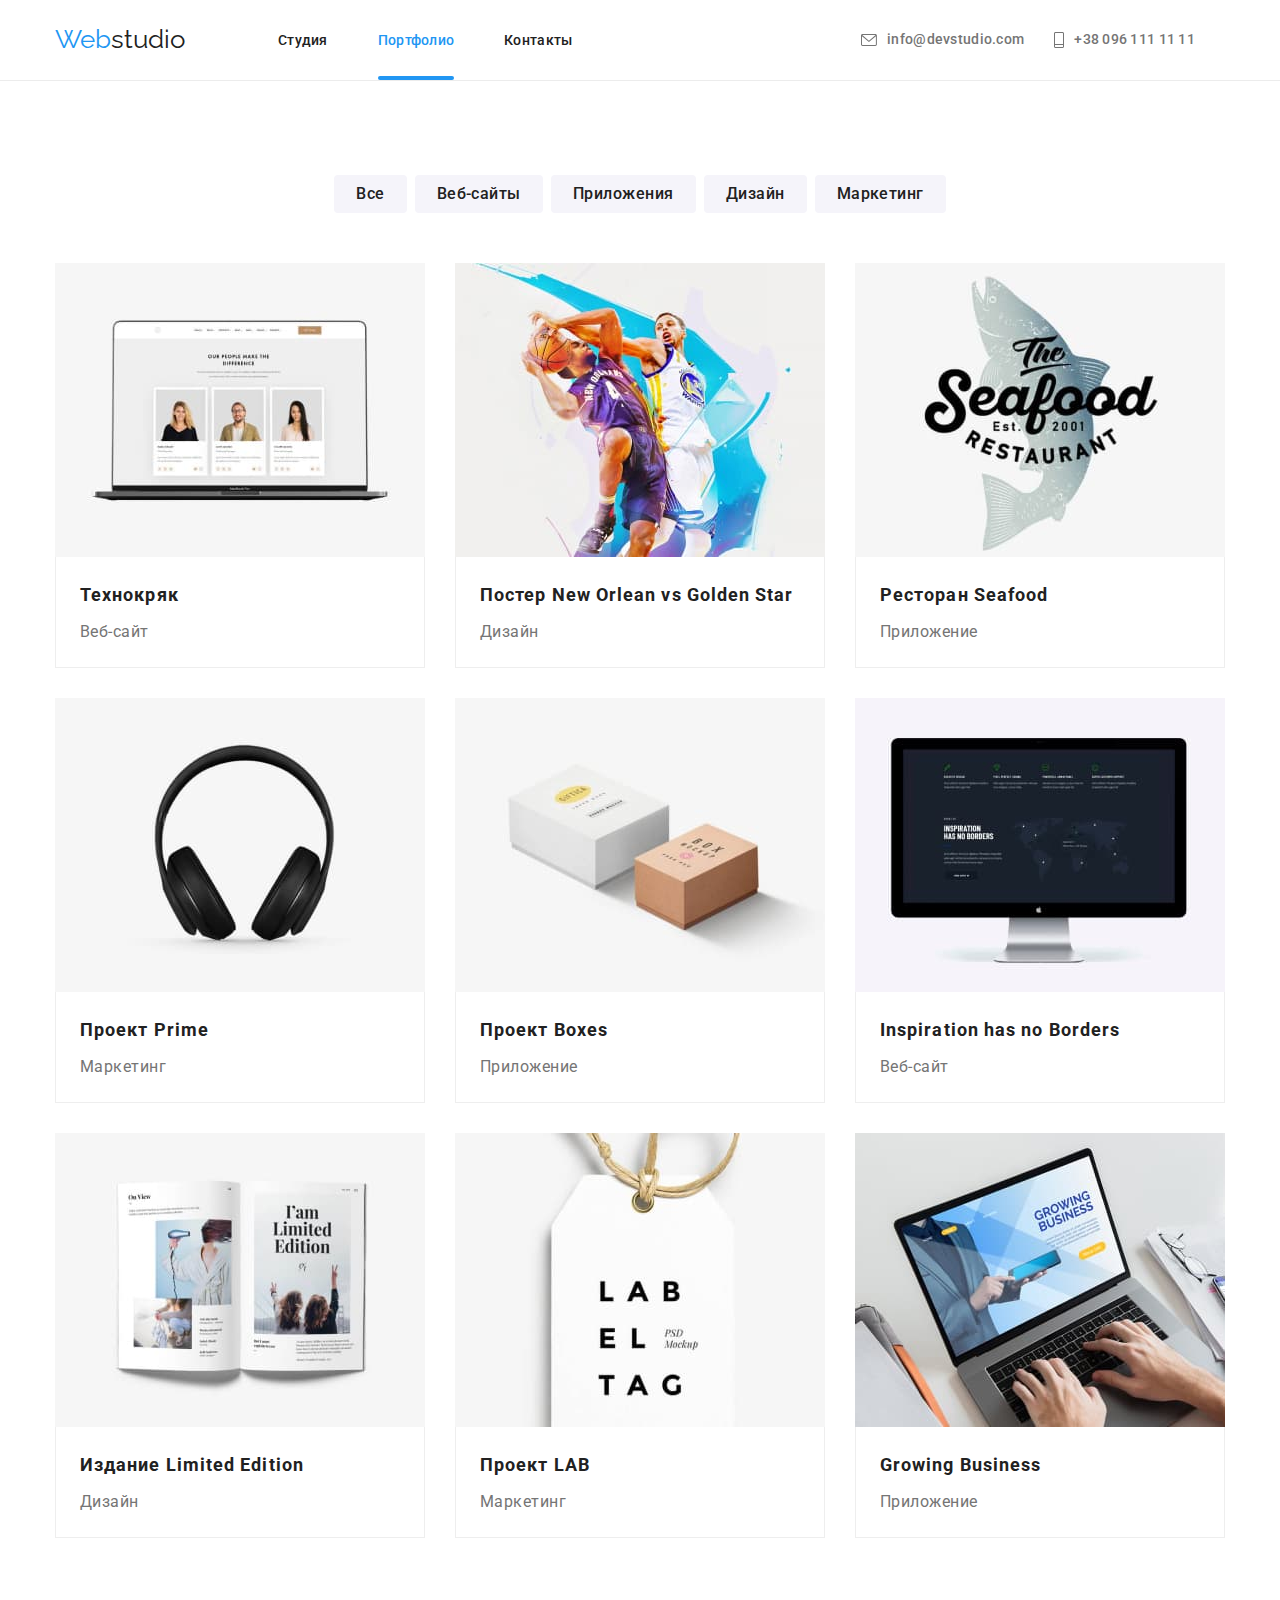
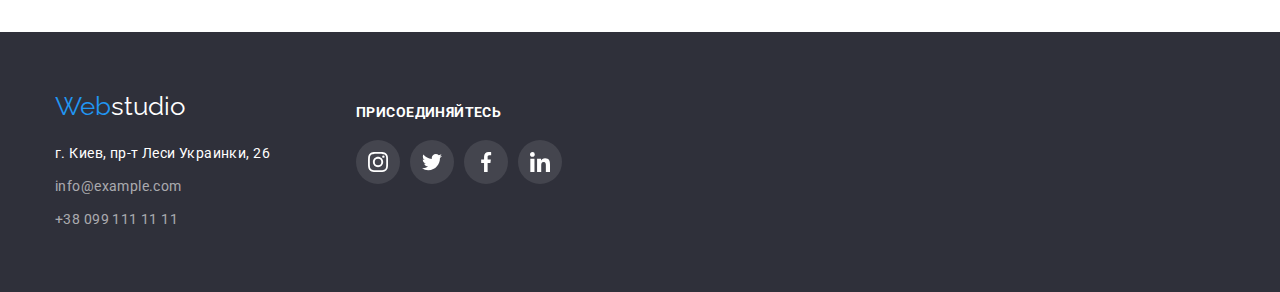
==== portfolio.html @ a96bb488 "Изначальные файлы" ====
<!DOCTYPE html>
<html lang="ru">
  <!-- Ветка для учителя -->

  <head>
    <meta charset="UTF-8" />
    <meta name="viewport" content="width=device-width, initial-scale=1.0" />
    <title>Портфолио</title>
    <!-- <link
      rel="stylesheet"
      href="https://cdnjs.cloudflare.com/ajax/libs/modern-normalize/1.0.0/modern-normalize.min.css"
    /> -->
    <link rel="preconnect" href="https://fonts.gstatic.com" />
    <link
      href="https://fonts.googleapis.com/css2?family=Raleway:wght@700&family=Roboto:wght@400;500;700;900&display=swap"
      rel="stylesheet"
    />
    <link rel="stylesheet" href="./CSS/normalize.css" />
    <link rel="stylesheet" href="./CSS/style.css" />
  </head>

  <body>
    <!-- Шапка сайта -->
    <header class="header">
      <div class="container flex header-center">
        <nav class="nav-flex">
          <a lang="en" href="./index.html" class="logo link"
            ><span class="web">Web</span>studio</a
          >
          <ul class="site-nav list">
            <li class="space">
              <a href="./index.html" class="link">Студия</a>
            </li>
            <li class="space">
              <a href="./portfolio.html" class="link current link-push-line"
                >Портфолио</a
              >
            </li>
            <li class="space">
              <a href="" class="link">Контакты</a>
            </li>
          </ul>
        </nav>

        <ul class="contacts list">
          <li>
            <a href="mailto:info@devstudio.com" class="link"
              ><svg class="icon-contacts" width="16" height="12">
                <use href="./images/svg/sprite.svg#icon-envelope"></use>
              </svg>
              info@devstudio.com</a
            >
          </li>
          <li>
            <a href="tel:+380961111111" class="link"
              ><svg class="icon-contacts" width="10" height="16">
                <use href="./images/svg/sprite.svg#icon-phone"></use>
              </svg>
              +38 096 111 11 11</a
            >
          </li>
        </ul>
      </div>
    </header>
    <!-- Основной контент -->
    <main>
      <section class="gallery container section-padding">
        <h1 hidden>Галерея работ</h1>
        <ul class="list flex-button">
          <li class="space-button">
            <button type="button" class="button">Все</button>
          </li>
          <li class="space-button">
            <button type="button" class="button">Веб-сайты</button>
          </li>
          <li class="space-button">
            <button type="button" class="button">Приложения</button>
          </li>
          <li class="space-button">
            <button type="button" class="button">Дизайн</button>
          </li>
          <li class="space-button">
            <button type="button" class="button">Маркетинг</button>
          </li>
        </ul>
        <ul class="list flex-gallery wrap">
          <li class="gallery-back">
            <div class="main-img-gallery">
              <img
                class="img-gallery"
                src="./images/gallery/technoduck.jpg"
                alt="Презентация сайта компании Технокряк"
                width="370"
                height="294"
              />
              <div class="overlay-gallery">
                Технокряк это современная площадка распространения коронавируса.
                Компании используют эту платформу для цифрового шпионажа и атак
                на защищённые сервера конкурентов.
              </div>
            </div>
            <div class="bordering">
              <h2 class="heading-gallery">Технокряк</h2>
              <p class="desc">Веб-сайт</p>
            </div>
          </li>
          <li class="gallery-back">
            <div class="main-img-gallery">
              <img
                class="img-gallery"
                src="./images/gallery/poster-neworleans.jpg"
                alt="Дизайн постера для баскетбольного матча команд Нового Орлеана и Золотых Звёзд"
                width="370"
                height="294"
              />
              <div class="overlay-gallery">
                Технокряк это современная площадка распространения коронавируса.
                Компании используют эту платформу для цифрового шпионажа и атак
                на защищённые сервера конкурентов.
              </div>
            </div>
            <div class="bordering">
              <h2 class="heading-gallery">
                Постер <span lang="en">New Orlean vs Golden Star</span>
              </h2>
              <p class="desc">Дизайн</p>
            </div>
          </li>
          <li class="gallery-back">
            <div class="main-img-gallery">
              <img
                class="img-gallery"
                src="./images/gallery/rest-seafood.jpg"
                alt="Дизайн приложения для рыбного ресторана"
                width="370"
                height="294"
              />
              <div class="overlay-gallery">
                Технокряк это современная площадка распространения коронавируса.
                Компании используют эту платформу для цифрового шпионажа и атак
                на защищённые сервера конкурентов.
              </div>
            </div>
            <div class="bordering">
              <h2 class="heading-gallery" lang="en">
                Ресторан <span lang="en">Seafood</span>
              </h2>
              <p class="desc">Приложение</p>
            </div>
          </li>

          <li class="gallery-back">
            <div class="main-img-gallery">
              <img
                class="img-gallery"
                src="./images/gallery/headphones.jpg"
                alt="Презентация маркетинг-проекта с наушниками"
                width="370"
                height="294"
              />
              <div class="overlay-gallery">
                Технокряк это современная площадка распространения коронавируса.
                Компании используют эту платформу для цифрового шпионажа и атак
                на защищённые сервера конкурентов.
              </div>
            </div>
            <div class="bordering">
              <h2 class="heading-gallery">
                Проект <span lang="en">Prime</span>
              </h2>
              <p class="desc">Маркетинг</p>
            </div>
          </li>
          <li class="gallery-back">
            <div class="main-img-gallery">
              <img
                class="img-gallery"
                src="./images/gallery/boxes.jpg"
                alt="Дизайн приложения проекта Коробки"
                width="370"
                height="294"
              />
              <div class="overlay-gallery">
                Технокряк это современная площадка распространения коронавируса.
                Компании используют эту платформу для цифрового шпионажа и атак
                на защищённые сервера конкурентов.
              </div>
            </div>
            <div class="bordering">
              <h2 class="heading-gallery">
                Проект <span lang="en">Boxes</span>
              </h2>
              <p class="desc">Приложение</p>
            </div>
          </li>
          <li class="gallery-back">
            <div class="main-img-gallery">
              <img
                class="img-gallery"
                class="img-gallery"
                src="./images/gallery/web-inspiration.jpg"
                alt="Презентация веб-сайта Вдохновение не имеет границ"
                width="370"
                height="294"
              />
              <div class="overlay-gallery">
                Технокряк это современная площадка распространения коронавируса.
                Компании используют эту платформу для цифрового шпионажа и атак
                на защищённые сервера конкурентов.
              </div>
            </div>
            <div class="bordering">
              <h2 class="heading-gallery" lang="en">
                Inspiration has no Borders
              </h2>
              <p class="desc">Веб-сайт</p>
            </div>
          </li>

          <li class="gallery-back">
            <div class="main-img-gallery">
              <img
                class="img-gallery"
                src="./images/gallery/book.jpg"
                alt="Дизайн издания Лимитед Едишн"
                width="370"
                height="294"
              />
              <div class="overlay-gallery">
                Технокряк это современная площадка распространения коронавируса.
                Компании используют эту платформу для цифрового шпионажа и атак
                на защищённые сервера конкурентов.
              </div>
            </div>
            <div class="bordering">
              <h2 class="heading-gallery">
                Издание <span lang="en">Limited Edition</span>
              </h2>
              <p class="desc">Дизайн</p>
            </div>
          </li>
          <li class="gallery-back">
            <div class="main-img-gallery">
              <img
                class="img-gallery"
                src="./images/gallery/label-lab.jpg"
                alt="Презентация маркетинг-проекта на бирке Лаб"
                width="370"
                height="294"
              />
              <div class="overlay-gallery">
                Технокряк это современная площадка распространения коронавируса.
                Компании используют эту платформу для цифрового шпионажа и атак
                на защищённые сервера конкурентов.
              </div>
            </div>
            <div class="bordering">
              <h2 class="heading-gallery">Проект <span lang="en">LAB</span></h2>
              <p class="desc">Маркетинг</p>
            </div>
          </li>
          <li class="gallery-back">
            <div class="main-img-gallery">
              <img
                class="img-gallery"
                src="./images/gallery/hand-app.jpg"
                alt="Презентация приложения"
                width="370"
                height="294"
              />
              <div class="overlay-gallery">
                Технокряк это современная площадка распространения коронавируса.
                Компании используют эту платформу для цифрового шпионажа и атак
                на защищённые сервера конкурентов.
              </div>
            </div>
            <div class="bordering">
              <h2 class="heading-gallery" lang="en">Growing Business</h2>
              <p class="desc">Приложение</p>
            </div>
          </li>
        </ul>
      </section>
    </main>
    <!-- Подвал -->
    <footer class="footer">
      <div class="container footer-flex">
        <div>
          <a lang="en" href="./index.html" class="logo link"
            ><span class="web">Web</span>studio</a
          >
          <address class="address">
            г. Киев, пр-т Леси Украинки, 26
            <a href="mailto:info@example.com" class="link">info@example.com</a>
            <a href="tel:+380991111111" class="link">+38 099 111 11 11</a>
          </address>
        </div>
        <div class="footer-margin">
          <p class="footer-p">присоединяйтесь</p>
          <ul class="flex list">
            <li class="footer-space-icon">
              <a class="icon-footer-list" href="" alt="Иконка Инстаграм">
                <svg class="icon-social">
                  <use href="./images/svg/sprite.svg#icon-instagram"></use>
                </svg>
              </a>
            </li>
            <li class="footer-space-icon">
              <a class="icon-footer-list" href="" alt="Иконка Твиттер">
                <svg class="icon-social">
                  <use href="./images/svg/sprite.svg#icon-twitter"></use>
                </svg>
              </a>
            </li>
            <li class="footer-space-icon">
              <a class="icon-footer-list" href="" alt="Иконка Фейсбук">
                <svg class="icon-social">
                  <use href="./images/svg/sprite.svg#icon-facebook"></use>
                </svg>
              </a>
            </li>
            <li class="footer-space-icon">
              <a class="icon-footer-list" href="" alt="Иконка Линкедин">
                <svg class="icon-social">
                  <use href="./images/svg/sprite.svg#icon-linkedin"></use>
                </svg>
              </a>
            </li>
          </ul>
        </div>
      </div>
    </footer>
  </body>
</html>
---- CSS/style.css ----
/* цвет текста
черный основной #212121
белый #FFFFFF
бледносерый добавочный #757575 
акцентный голубой для текста и оформления #2196F3 
цвета баннера и футера #2F303A
для кнопок и секции светло серый #F5F4FA */
/* нормалайз не дает нужного эффеккта по этому использую это html {
  box-sizing: border-box;
}
*,
*::before,
*::after {
  box-sizing: inherit;
} */

/* About all document */
html {
  box-sizing: border-box;
}
* {
  box-sizing: inherit;
  padding-inline-start: 0px;
}

:root {
  --accent-color: #2196f3;
  --main-color: #212121;
  --second-color: #757575;
  --clean-color: #ffffff;
  --dark-background: #2f303a;
  --light-background: #f5f4fa;
  --border-header: #ececec;
  --border-gallery: #eeeeee;
  --footer-link: rgba(255, 255, 255, 0.6);
  --drop-shadow: drop-shadow(0px 4px 4px rgba(0, 0, 0, 0.25));
  --icon-gray: #afb1b8;
  --ourteam-shadow: 0px 1px 3px rgba(0, 0, 0, 0.12),
    0px 1px 1px rgba(0, 0, 0, 0.14), 0px 2px 1px rgba(0, 0, 0, 0.2);
  --footer-icons: rgba(255, 255, 255, 0.1);
  --modal-shadow: 0px 1px 3px rgba(0, 0, 0, 0.12),
    0px 1px 1px rgba(0, 0, 0, 0.14), 0px 2px 1px rgba(0, 0, 0, 0.2);
  --modal-back: rgba(0, 0, 0, 0.2);
  --whatwedo-overlay: rgba(47, 48, 58, 0.8);
  --gallery-overlay: rgba(33, 150, 243, 0.9);

  --timing-function: cubic-bezier(0.4, 0, 0.2, 1);
  --time-duration: 250ms;
}

body {
  background-color: var(--clean-color);
  color: var(--main-color);
  font-family: 'Roboto', sans-serif;
  font-style: normal;
  font-weight: normal;
}

/* ширина общего контента */
.container {
  margin-left: auto;
  margin-right: auto;
  width: 1200px;
  padding-left: 15px;
  padding-right: 15px;
}
.flex {
  display: flex;
  justify-content: space-between;
}

.wrap {
  flex-wrap: wrap;
}
.web {
  color: var(--accent-color);
}

.list {
  list-style: none;
  margin: 0px;
}

/* Header */
.header {
  padding: 25px 0px;
  border-bottom: 1px solid var(--border-header);
}

.header-center {
  align-items: center;
}

.logo {
  color: var(--main-color);
  font-family: 'Raleway', sans-serif;
  font-size: 26px;
}

.contacts .link,
.contacts .link:visited {
  color: var(--second-color);
  font-weight: 500;
  font-size: 14px;
  line-height: 1.14;
  letter-spacing: 0.02em;
  margin-right: 30px;
  display: flex;
  align-items: center;
  /* 
  transition-property: color;
  transition-duration: 250ms;
  transition-timing-function: var(--timing-function); */
  transition: color var(--time-duration) var(--timing-function);
}
.contacts:last-child {
  margin-right: 0;
}
.icon-contacts {
  margin-right: 10px;
}

.space:not(:last-child) {
  margin-right: 50px;
}

.contacts {
  display: flex;
}

.nav-flex {
  display: flex;
  align-items: center;
}

.site-nav {
  margin-left: 93px;
  display: flex;
}

.site-nav .link,
.site-nav .link:visited {
  color: var(--main-color);
  font-weight: 500;
  font-size: 14px;
  line-height: 1.14;
  letter-spacing: 0.02em;

  /* transition-property: color;
  transition-duration: 250ms;
  transition-timing-function: var(--timing-function); */
  transition: color var(--time-duration) var(--timing-function);
}

.site-nav .link:hover,
.site-nav .link:focus,
.contacts .link:hover,
.contacts .link:focus {
  color: var(--accent-color);
}

.site-nav .link.current {
  color: var(--accent-color);
}

/* link hover line */
.link-push-line {
  position: relative;
}

.link-push-line::before {
  content: '';
  position: absolute;
  bottom: -32px;
  width: 100%;
  height: 4px;
  background-color: var(--accent-color);
  border-radius: 2px;
}

/* section banner */
.tagline {
  font-weight: 900;
  font-size: 44px;
  line-height: 1.36;
  text-align: center;
  letter-spacing: 0.06em;
  text-transform: uppercase;
  color: var(--clean-color);
  width: 696px;
  margin: 0 auto;
}

.banner-center {
  text-align: center;
}

.banner {
  padding: 200px 0px;
  background-color: var(--dark-background);
  background-image: linear-gradient(
      to top,
      rgba(47, 48, 58, 0.4),
      rgba(47, 48, 58, 0.4)
    ),
    url(../images/bg-our-office.jpg);
  background-size: cover;
}

.order {
  color: var(--clean-color);
  background-color: var(--accent-color);
  font-weight: bold;
  font-size: 16px;
  line-height: 1.87;
  text-align: center;
  letter-spacing: 0.06em;
  display: inline-block;
  border-radius: 4px;
  padding: 10px 32px;
  margin-top: 30px;
  box-shadow: var(--drop-shadow);
}

/* most sections */
.section-padding {
  padding: 94px 15px;
}

/* section our advantages */
.advantages .advantages-about {
  font-weight: bold;
  font-size: 14px;
  line-height: 1.14;
  letter-spacing: 0.03em;
  text-transform: uppercase;
  margin: 0px 0px 10px 0px;
}

.advantages .desc {
  font-size: 14px;
  line-height: 1.71;
  letter-spacing: 0.03em;
  margin: 0px;
}

.flex-advantages {
  width: 270px;
}

.advantages-div {
  display: flex;
  background-color: var(--light-background);
  height: 120px;
  margin-bottom: 30px;
  align-items: center;
  justify-content: center;
}
.advantages-svg {
  width: 70px;
  height: 70px;
}
/* section what we do */
.section-whatwedo {
  padding-bottom: 94px;
}
.whatwedo-list {
  position: relative;
}
.whatwedo-name {
  position: absolute;
  bottom: 0;
  width: 100%;

  font-weight: bold;
  font-size: 14px;
  line-height: 1.14;
  letter-spacing: 0.03em;

  text-align: center;
  text-transform: uppercase;
  color: var(--clean-color);
  background: var(--whatwedo-overlay);
  padding-top: 27px;
  padding-bottom: 27px;
}
/* section our team */
.ourteam {
  background-color: var(--light-background);
}

.ourteam .heading-team {
  font-weight: 500;
  font-size: 16px;
  line-height: 1.19;
  text-align: center;
  letter-spacing: 0.03em;
  margin: 30px 0px 10px 0px;
}

.ourteam .desc {
  font-size: 16px;
  line-height: 1.19;
  text-align: center;
  letter-spacing: 0.03em;
  margin: 0px 0px 16px 0px;
}

.ourteam-back,
.ourteam-back:visited {
  background-color: var(--clean-color);
  width: 270px;
  /* в макете стоит три тени - это немного странно - они действуют одновременно?зачем так? */
  box-shadow: var(--ourteam-shadow);
  border-radius: 0px 0px 4px 4px;
  cursor: pointer;

  /* transition-property: filter;
  transition-duration: 250ms;
  transition-timing-function: var(--timing-function); */
  transition: filter var(--time-duration) var(--timing-function);
}

.ourteam-back:hover,
.ourteam-back:focus {
  filter: var(--drop-shadow);
}

.icon-ul {
  padding: 0 32px 30px 32px;
}

.icon-social-list,
.icon-social-list:visited {
  width: 44px;
  height: 44px;
  display: flex;
  justify-content: center;
  align-items: center;
  fill: var(--icon-gray);
  border-radius: 50%;

  /* transition-property: background-color, fill;
  transition-duration: 250ms;
  transition-timing-function: var(--timing-function); */
  transition: background-color var(--time-duration) var(--timing-function),
    fill var(--time-duration) var(--timing-function);
}
.icon-social-list:hover,
.icon-social-list:focus {
  border-radius: 50%;
  background-color: var(--accent-color);
  fill: var(--clean-color);
}
.icon-social {
  width: 20px;
  height: 20px;
}
/* other */
.heading {
  font-weight: bold;
  font-size: 36px;
  line-height: 1.17;
  text-align: center;
  letter-spacing: 0.03em;
  margin: 0px 0px 50px 0px;
}

.desc {
  color: var(--second-color);
}

.link {
  text-decoration: none;
}

/* section gallery */
.gallery {
  padding-bottom: 64px;
}
.flex-gallery {
  display: flex;
}
.gallery .heading-gallery {
  font-weight: bold;
  font-size: 18px;
  line-height: 2;
  letter-spacing: 0.06em;
  padding: 20px 24px 4px 24px;
  margin: 0px;
}

.gallery .desc {
  font-size: 16px;
  line-height: 1.88;
  letter-spacing: 0.03em;
  padding: 0px 24px;
  padding-bottom: 20px;
  margin: 0px;
}

.gallery-back,
.gallery-back:visited {
  width: 370px;
  margin-bottom: 30px;
  margin-right: 30px;
  cursor: pointer;

  /* transition-property: background-color, filter;
  transition-duration: 250ms;
  transition-timing-function: var(--timing-function); */
  transition: background-color var(--time-duration) var(--timing-function),
    filter var(--time-duration) var(--timing-function);
}

.gallery-back:hover,
.gallery-back:focus {
  background-color: var(--clean-color);
  filter: var(--drop-shadow);
}
.gallery-back:nth-child(3n) {
  margin-right: 0px;
}
.bordering {
  border-bottom: 1px solid var(--border-gallery);
  border-right: 1px solid var(--border-gallery);
  border-left: 1px solid var(--border-gallery);
}
.img-gallery {
  display: block;
}
/* gallery overlay */
.main-img-gallery {
  position: relative;
  overflow: hidden;
}
/* .overlay-gallery {
  position: absolute;
  top: 0;
  left: 0;

  width: 100%;
  height: 100%;
  padding: 63px 24px;

  font-size: 18px;
  line-height: 1.56;
  letter-spacing: 0.03em;
  color: var(--clean-color);
  background-color: var(--gallery-overlay);

  transform: translateY(100%);
  transition: transform var(--time-duration) var(--timing-function);
}
.main-img-gallery:hover .overlay-gallery {
  transform: translateY(0px);
} */
.overlay-gallery {
  position: absolute;
  width: 100%;
  height: 100%;
  padding: 63px 24px;
  bottom: -100%;
  /* зачем использовать боттом, если и без него так же работает? в чем его функция? */
  font-size: 18px;
  line-height: 1.56;
  letter-spacing: 0.03em;
  color: var(--clean-color);
  background-color: var(--gallery-overlay);

  transition: transform var(--time-duration) var(--timing-function);
}
.main-img-gallery:hover .overlay-gallery {
  transform: translateY(-100%);
}
/* buttons */
.button {
  color: var(--main-color);
  background-color: var(--light-background);
  font-weight: 500;
  font-size: 16px;
  line-height: 1.62;
  text-align: center;
  letter-spacing: 0.03em;

  display: inline-block;
  padding: 6px 22px;
  border-radius: 4px;
  border: none;
  margin-bottom: 50px;
  cursor: pointer;
  outline: none;

  /* transition-property: color, background-color, filter;
  transition-duration: 250ms;
  transition-timing-function: var(--timing-function); */
  transition: color var(--time-duration) var(--timing-function),
    background-color var(--time-duration) var(--timing-function),
    filter var(--time-duration) var(--timing-function);
}

.button:hover,
.button:focus {
  color: var(--clean-color);
  background-color: var(--accent-color);
  filter: var(--drop-shadow);
}

.flex-button {
  display: flex;
  justify-content: center;
}

.space-button:not(:last-child) {
  margin-right: 8px;
}
/* section our clients */
.logo-container,
.logo-container:visited {
  display: flex;
  align-items: center;
  justify-content: center;
  width: 170px;
  height: 90px;
  border: 1px solid var(--icon-gray);
  border-radius: 4px;
  fill: var(--icon-gray);

  /* transition-property: fill, border-color;
  transition-duration: 250ms;
  transition-timing-function: var(--timing-function); */
  transition: fill var(--time-duration) var(--timing-function),
    border-color var(--time-duration) var(--timing-function);
}
.logo-container:hover,
.logo-container:focus {
  fill: var(--accent-color);
  border-color: var(--accent-color);
}
/* footer */
.footer {
  background-color: var(--dark-background);
  padding: 60px 0px;
}

.footer .link {
  color: var(--clean-color);
}

.address {
  color: var(--clean-color);
  font-style: normal;
  font-weight: normal;
  font-size: 14px;
  line-height: 1.71;
  letter-spacing: 0.03em;
  width: 231px;
  margin-top: 20px;
}

.address .link,
.address .link:visited {
  color: var(--footer-link);
  display: inline-block;
  margin-top: 9px;
}
.icon-footer-list,
.icon-footer-list:visited {
  width: 44px;
  height: 44px;
  display: flex;
  justify-content: center;
  align-items: center;
  fill: var(--clean-color);
  background-color: var(--footer-icons);
  border-radius: 50%;

  /* transition-property: background-color;
  transition-duration: 250ms;
  transition-timing-function: var(--timing-function); */
  transition: background-color var(--time-duration) var(--timing-function);
}
.icon-footer-list:hover,
.icon-footer-list:focus {
  background-color: var(--accent-color);
}
.footer-p {
  font-family: Roboto, sans-serif;
  font-style: normal;
  font-weight: bold;
  font-size: 14px;
  line-height: 16px;
  letter-spacing: 0.03em;
  text-transform: uppercase;
  color: var(--clean-color);
  margin-bottom: 20px;
  margin-top: 12px;
}

.footer-space-icon {
  margin-right: 10px;
}

.footer-space-icon:last-child {
  margin-right: 0;
}
.footer-flex {
  display: flex;
}
.footer-margin {
  margin-left: 70px;
}
/* Modal window */
.backdrop {
  position: fixed;
  top: 0;
  left: 0;

  width: 100%;
  height: 100%;

  background-color: var(--modal-back);

  opacity: 1;
  transition: opacity var(--time-duration) var(--timing-function);
}
.backdrop.is-hidden {
  opacity: 0;
  pointer-events: none;
  visibility: hidden;
}
.backdrop.is-hidden .modal {
  transform: translate(-50%, -100%) scale(0.7);
}
.modal {
  position: absolute;
  top: 50%;
  left: 50%;

  transform: translate(-50%, -50%) scale(1);
  transition: transform 250ms var(--timing-function);

  width: 528px;
  height: 581px;

  background-color: var(--clean-color);
  border-radius: 4px;
  box-shadow: var(--modal-shadow);
}
.modal-close-button {
  position: absolute;
  top: 8px;
  right: 8px;

  border: none;
  background-color: transparent;
  box-shadow: none;
  padding: 0;
  outline: none;
}
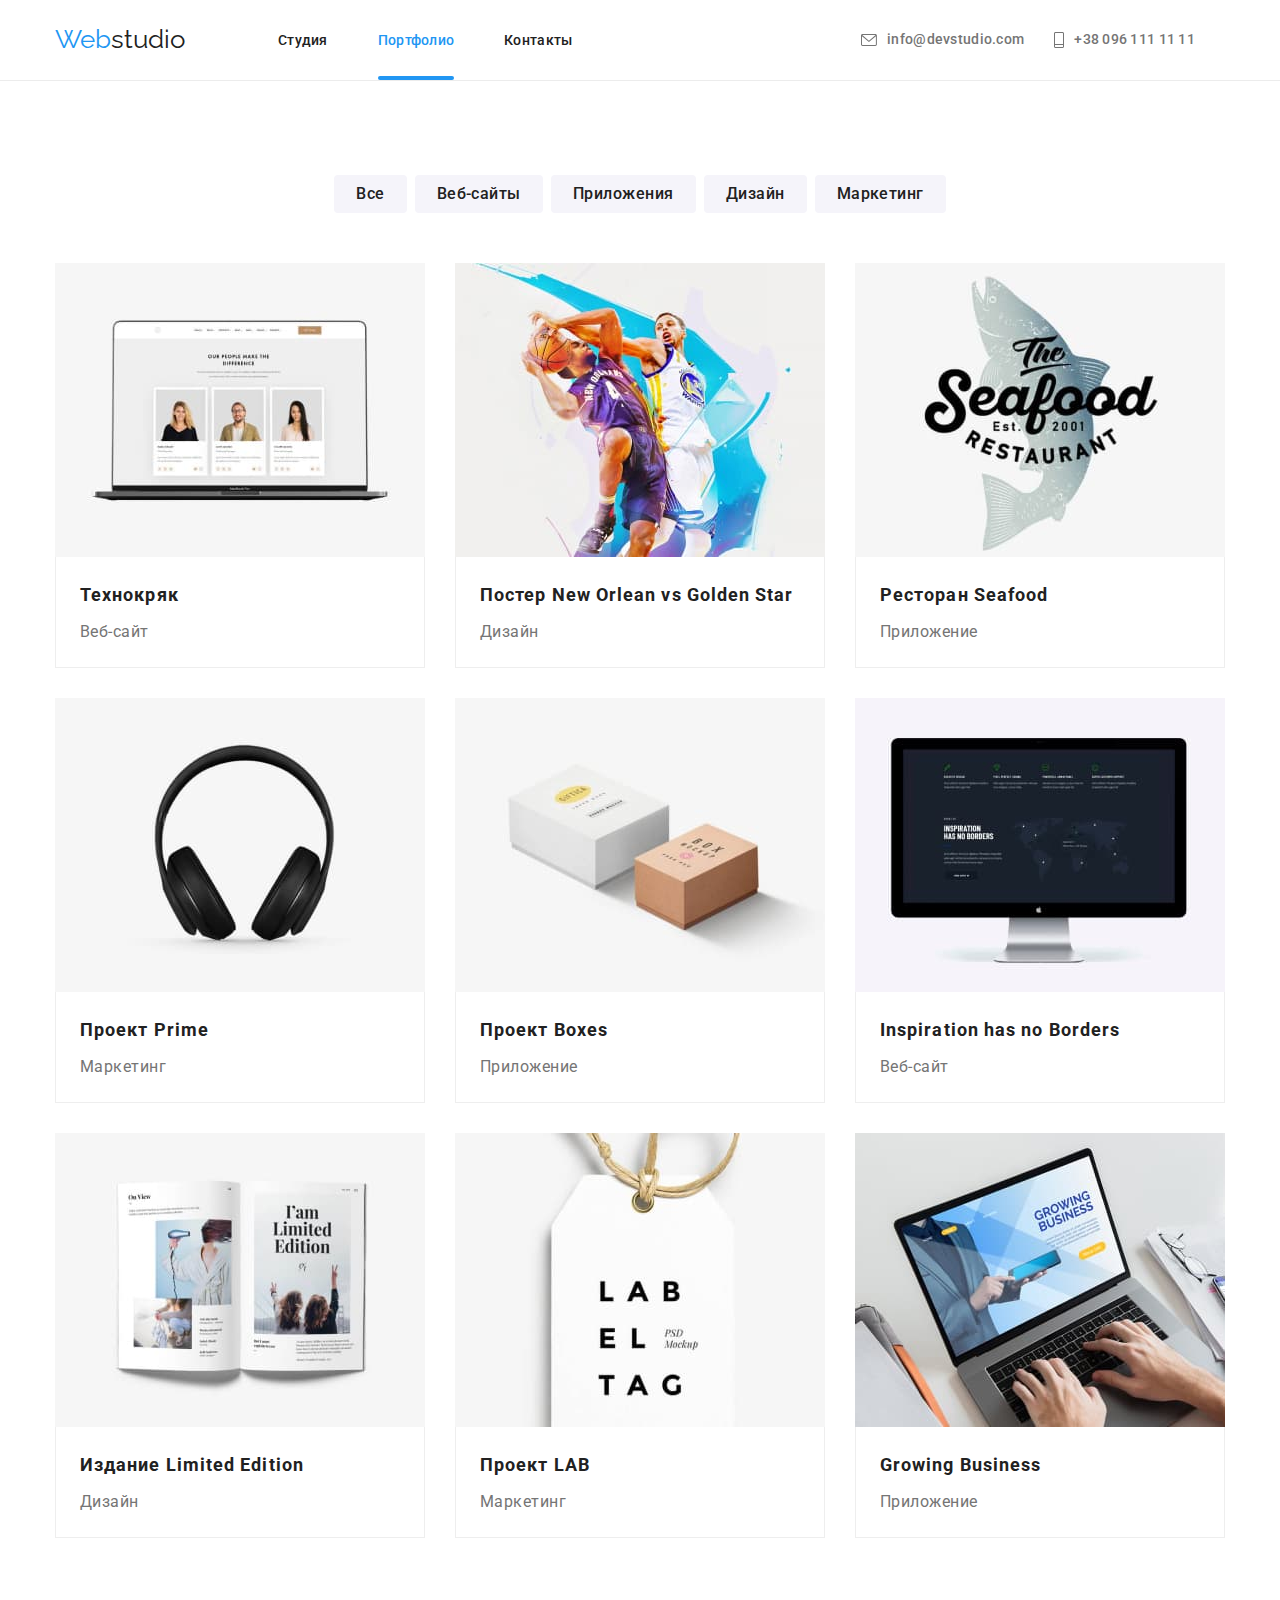
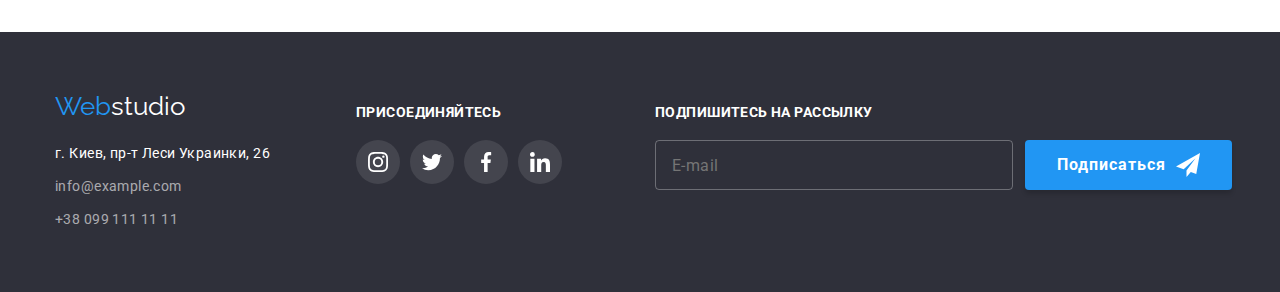
==== commit 48d322db: "Промежуточный случай" ====
--- a/portfolio.html
+++ b/portfolio.html
@@ -328,6 +328,27 @@
             </li>
           </ul>
         </div>
+        <!-- Форма в футере -->
+        <div class="footer-form-wrapper">
+          <p class="footer-p">Подпишитесь на рассылку</p>
+          <form class="footer-form">
+            <input
+              class="footer-input"
+              type="email"
+              name="mail"
+              placeholder="E-mail"
+              id="mail-footer"
+            />
+            <button class="footer-form-button btn" type="submit">
+              <span>Подписаться</span>
+              <svg class="icon-footer-send-form">
+                <use
+                  href="./images/svg/sprite.svg#icon-footer-send-button"
+                ></use>
+              </svg>
+            </button>
+          </form>
+        </div>
       </div>
     </footer>
   </body>
--- a/CSS/style.css
+++ b/CSS/style.css
@@ -46,6 +46,8 @@
 
   --timing-function: cubic-bezier(0.4, 0, 0.2, 1);
   --time-duration: 250ms;
+  --footer-shadow-button: 0px 4px 4px rgba(0, 0, 0, 0.15);
+  --footer-border-input: rgba(255, 255, 255, 0.3);
 }
 
 body {
@@ -81,6 +83,17 @@
   margin: 0px;
 }
 
+.btn {
+  color: var(--clean-color);
+  background-color: var(--accent-color);
+  font-family: Roboto;
+  font-weight: bold;
+  font-size: 16px;
+  line-height: 1.87;
+  text-align: center;
+  letter-spacing: 0.06em;
+  border-radius: 4px;
+}
 /* Header */
 .header {
   padding: 25px 0px;
@@ -208,15 +221,7 @@
 }
 
 .order {
-  color: var(--clean-color);
-  background-color: var(--accent-color);
-  font-weight: bold;
-  font-size: 16px;
-  line-height: 1.87;
-  text-align: center;
-  letter-spacing: 0.06em;
   display: inline-block;
-  border-radius: 4px;
   padding: 10px 32px;
   margin-top: 30px;
   box-shadow: var(--drop-shadow);
@@ -610,6 +615,43 @@
 .footer-margin {
   margin-left: 70px;
 }
+/* Footer form */
+.footer-form-wrapper {
+  margin-left: 93px;
+}
+.footer-form {
+  display: flex;
+}
+.footer-input {
+  border: 1px solid var(--footer-border-input);
+  border-radius: 4px;
+  height: 50px;
+  width: 358px;
+  margin-right: 12px;
+  outline: none;
+  background-color: transparent;
+  padding: 15px 16px;
+  font-family: Roboto;
+  font-size: 16px;
+  line-height: 1.25;
+  letter-spacing: 0.03em;
+  color: rgba(255, 255, 255, 0.6);
+}
+.footer-form-button {
+  display: flex;
+  border: none;
+  outline: none;
+  padding: 10px 32px;
+  box-shadow: var(--footer-shadow-button);
+  cursor: pointer;
+  align-items: center;
+}
+
+.icon-footer-send-form {
+  width: 24px;
+  height: 24px;
+  margin-left: 10px;
+}
 /* Modal window */
 .backdrop {
   position: fixed;
@@ -658,3 +700,105 @@
   padding: 0;
   outline: none;
 }
+/* form */
+.block {
+  display: block;
+  width: 100%;
+}
+.modal-header-text {
+  font-weight: bold;
+  font-size: 20px;
+  line-height: 1.15;
+  text-align: center;
+  letter-spacing: 0.03em;
+  margin: 0px;
+  margin-bottom: 12px;
+}
+
+.label-modal {
+  font-size: 12px;
+  line-height: 1.16;
+  letter-spacing: 0.01em;
+  color: var(--second-color);
+  margin-bottom: 4px;
+}
+.input-modal {
+  margin-bottom: 10px;
+  padding: 12px 16px 12px 42px;
+  height: 40px;
+
+  border: 1px solid rgba(33, 33, 33, 0.2);
+  border-radius: 4px;
+}
+.input-modal:focus {
+  border-color: var(--accent-color);
+  outline: none;
+}
+.modal-form {
+  padding: 40px;
+}
+.textarea-modal {
+  resize: none;
+  margin-bottom: 20px;
+  resize: none;
+  padding: 12px 16px;
+  height: 120px;
+
+  border: 1px solid rgba(33, 33, 33, 0.2);
+  border-radius: 4px;
+}
+
+.textarea-modal:focus {
+  border-color: var(--accent-color);
+  outline: none;
+}
+.textarea-modal::placeholder {
+  font-family: Roboto;
+  font-size: 14px;
+  line-height: 1.14;
+  letter-spacing: 0.01em;
+  color: rgba(117, 117, 117, 0.5);
+}
+.button-modal {
+  display: flex;
+  border: none;
+  outline: none;
+  padding: 10px 55px;
+  box-shadow: var(--footer-shadow-button);
+  cursor: pointer;
+  margin: 0 auto;
+  margin-top: 30px;
+}
+.checkbox-text {
+  font-size: 14px;
+  line-height: 1.71;
+  letter-spacing: 0.03em;
+}
+.label-agree {
+  color: var(--second-color);
+  display: flex;
+  align-items: center;
+}
+.agree {
+  color: var(--accent-color);
+  margin-left: 4px;
+}
+.agree-form {
+  display: flex;
+  justify-content: center;
+  align-items: center;
+}
+.checkbox {
+  appearance: none;
+}
+.label-agree::before {
+  content: '';
+  display: block;
+  width: 16px;
+  height: 15px;
+  margin-right: 8px;
+  background-image: url('../images/svg/modal-checkbox.svg');
+}
+.checkbox:checked + .label-agree::before {
+  background-image: url('../images/svg/modal-none-checkbox.svg');
+}
